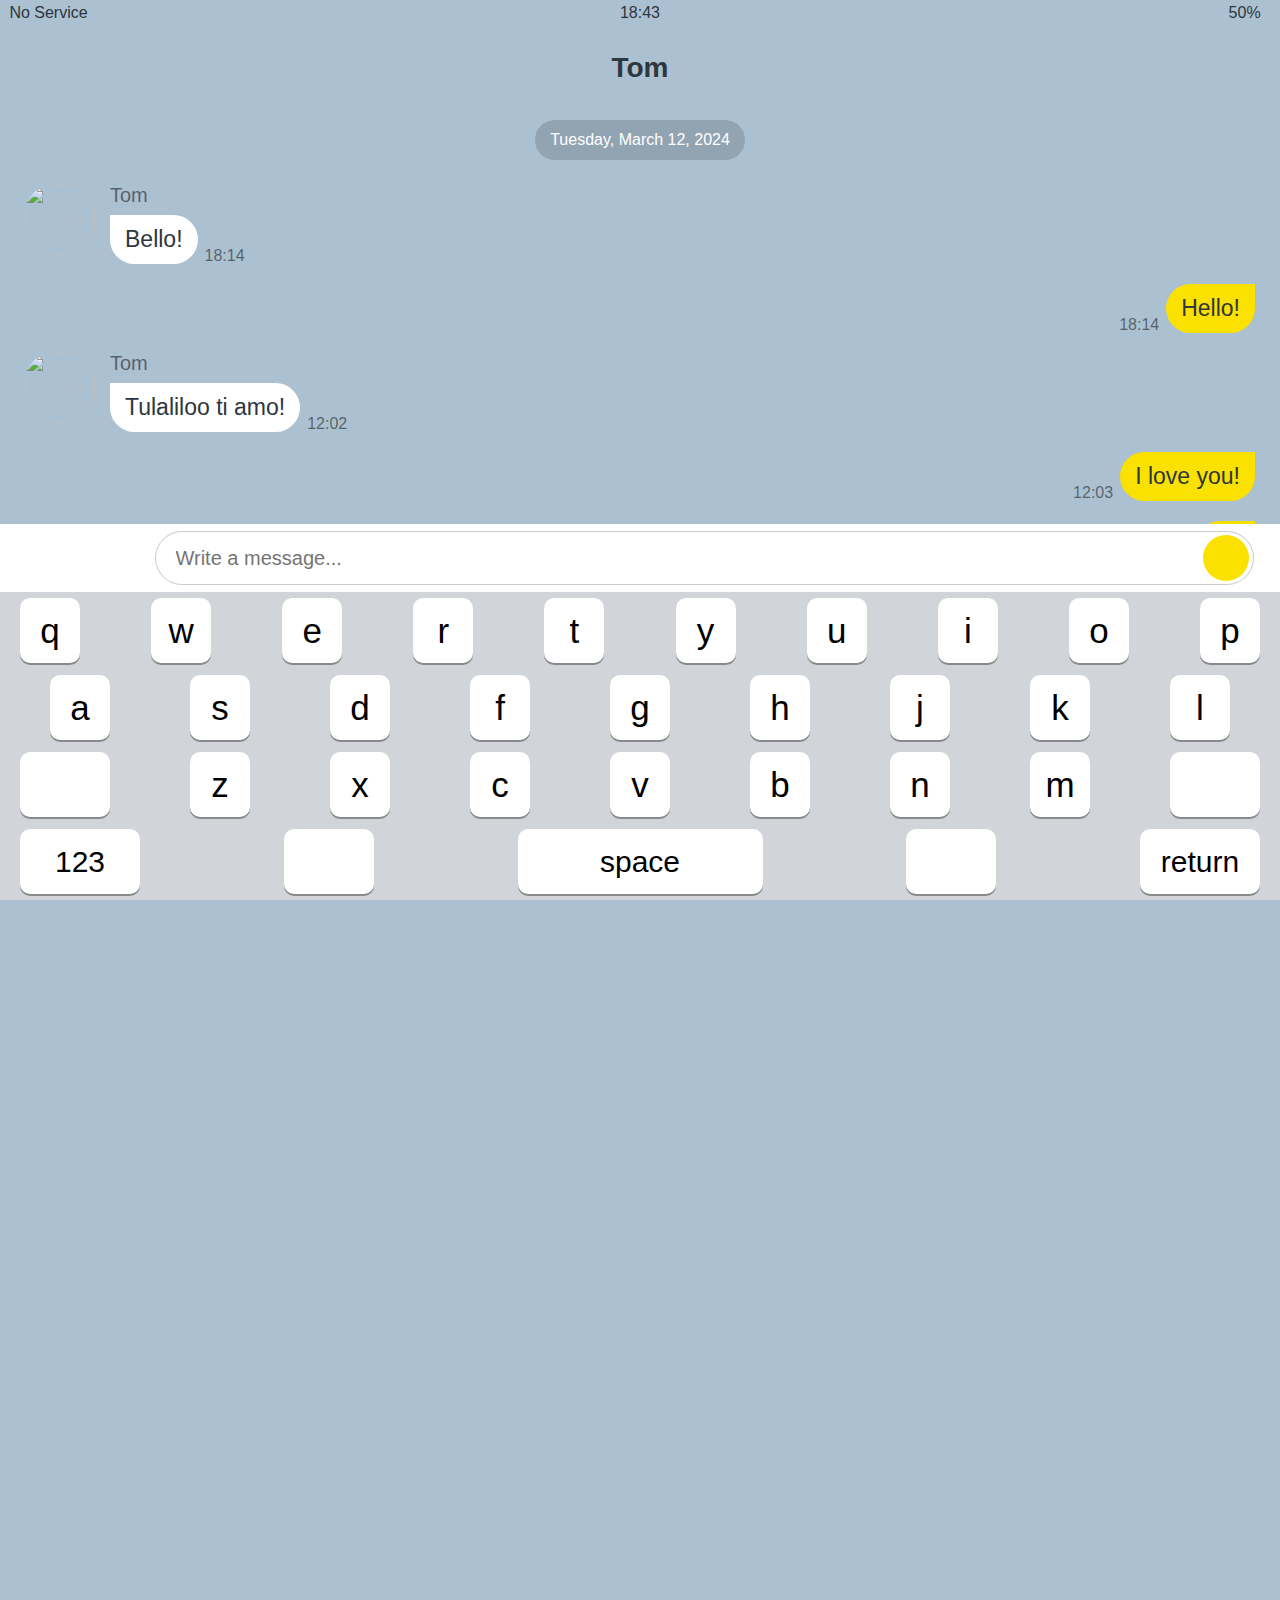
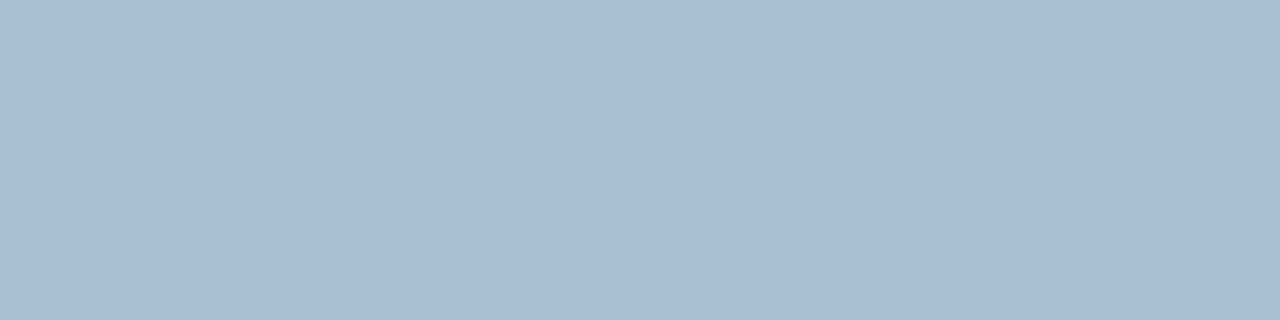
==== chat-second.html @ 7027587c "second chat screen" ====
<!DOCTYPE html>
<html lang="en">
    <head>
        <link rel="stylesheet" href="css/styles.css" />
        <meta charset="UTF-8" />
        <meta name="viewport" content="width=device-width, initial-scale=1.0" />
        <title>Chat w/ Tom- Minions Clone</title>
    </head>
    <body id="chat-screen">
        <div class="status-bar status-bar__chat-screen">
            <div class="status-bar__column">
                <span>No Service</span>
                <i class="fa-solid fa-wifi"></i>
            </div>
            <div class="status-bar__column">
                <span>18:43</span>
            </div>
            <div class="status-bar__column">
                <span>50%</span>
                <i class="fa-solid fa-battery-half"></i>
                <i class="fa-solid fa-bolt"></i>
            </div>
        </div>

        <header class="alt-header alt-header__chat-screen">
            <div class="alt-header__column">
                <a href="chats.html">
                    <i class="fas fa-angle-left fa-2x"></i>
                </a>
            </div>
            <div class="alt-header__column">
                <h1 class="alt-header__title">Tom</h1>
            </div>
            <div class="alt-header__column">
                <span><i class="fas fa-search fa-lg"></i></span>
                <span><i class="fa-solid fa-bars fa-lg"></i></span>
            </div>
        </header>

        <main class="main-screen main-chat">
            <div class="chat__timestamp">
                Tuesday, March 12, 2024
            </div>

            <div class="message-row">
                <img src="https://encrypted-tbn0.gstatic.com/images?q=tbn:ANd9GcSmi29nQZi3DJDPL2lWvDQj20uRI6MGMDFUTw19517WHvO8D_MZ6AQlYWivbFGZTKjJ4PM&usqp=CAU" />
                <div class="message-row__content">
                    <span class="message__author">Tom</span>
                    <div class="message__info">
                        <span class="message__bubble">Bello!</span>
                        <span class="message__time">18:14</span>
                    </div>
                </div>
            </div>
            <div class="message-row message-row--own">
                <div class="message-row__content">
                    <div class="message__info">   
                        <span class="message__bubble">Hello!</span>
                        <span class="message__time">18:14</span>
                    </div>
                </div>
            </div>
            <div class="message-row">
                <img src="https://encrypted-tbn0.gstatic.com/images?q=tbn:ANd9GcSmi29nQZi3DJDPL2lWvDQj20uRI6MGMDFUTw19517WHvO8D_MZ6AQlYWivbFGZTKjJ4PM&usqp=CAU" />
                <div class="message-row__content">
                    <span class="message__author">Tom</span>
                    <div class="message__info">
                        <span class="message__bubble">Tulaliloo ti amo!</span>
                        <span class="message__time">12:02</span>
                    </div>
                </div>
            </div>
            <div class="message-row message-row--own">
                <div class="message-row__content">
                    <div class="message__info">   
                        <span class="message__bubble">I love you!</span>
                        <span class="message__time">12:03</span>
                    </div>
                </div>
            </div>
            <div class="message-row message-row--own">
                <div class="message-row__content">
                    <div class="message__info">   
                        <span class="message__bubble">💚</span>
                        <span class="message__time">12:03</span>
                    </div>
                </div>
            </div>
            <div class="message-row">
                <img src="https://encrypted-tbn0.gstatic.com/images?q=tbn:ANd9GcSmi29nQZi3DJDPL2lWvDQj20uRI6MGMDFUTw19517WHvO8D_MZ6AQlYWivbFGZTKjJ4PM&usqp=CAU" />
                <div class="message-row__content">
                    <span class="message__author">Tom</span>
                    <div class="message__info">
                        <span class="message__bubble">Sae papples para tu~</span>
                        <span class="message__time">12:02</span>
                    </div>
                </div>
            </div>
            <div class="message-row message-row--own">
                <div class="message-row__content">
                    <div class="message__info">   
                        <span class="message__bubble">Three apples for you~</span>
                        <span class="message__time">12:03</span>
                    </div>
                </div>
            </div>
            <div class="message-row">
                <img src="https://encrypted-tbn0.gstatic.com/images?q=tbn:ANd9GcSmi29nQZi3DJDPL2lWvDQj20uRI6MGMDFUTw19517WHvO8D_MZ6AQlYWivbFGZTKjJ4PM&usqp=CAU" />
                <div class="message-row__content">
                    <span class="message__author">Tom</span>
                    <div class="message__info">
                        <span class="message__bubble">Poopaye!</span>
                        <span class="message__time">12:02</span>
                    </div>
                </div>
            </div>
        </main>

        <footer class="chat-footer">
            <div class="reply">
                <div class="reply__column">
                    <i class="fa-regular fa-square-plus fa-2x"></i>
                </div>
                <div class="reply__column">
                    <input type="text" placeholder="Write a message..." />
                    <i class="fa-regular fa-face-smile fa-2x"></i>
                    <button>
                        <i class="fa-solid fa-arrow-up fa-2x"></i>
                    </button>
                </div>
            </div>
            
            <div class="keyboard">
                <div class="keyboard__row">
                    <button>q</button>
                    <button>w</button>
                    <button>e</button>
                    <button>r</button>
                    <button>t</button>
                    <button>y</button>
                    <button>u</button>
                    <button>i</button>
                    <button>o</button>
                    <button>p</button>
                </div>
                <div class="keyboard__row">
                    <button>a</button>
                    <button>s</button>
                    <button>d</button>
                    <button>f</button>
                    <button>g</button>
                    <button>h</button>
                    <button>j</button>
                    <button>k</button>
                    <button>l</button>
                </div>
                <div class="keyboard__row">
                    <button class="keyboard__btn-icon"><i class="fa-regular fa-circle-up"></i></button>
                    <button>z</button>
                    <button>x</button>
                    <button>c</button>
                    <button>v</button>
                    <button>b</button>
                    <button>n</button>
                    <button>m</button>
                    <button class="keyboard__btn-icon"><i class="fa-solid fa-delete-left"></i></button>
                </div>
                <div class="keyboard__row">
                    <button class="keyboard__btn-num">123</button>
                    <button class="keyboard__btn-icon"><i class="fa-solid fa-globe"></i></button>
                    <button class="keyboard__btn-font">space</button>
                    <button class="keyboard__btn-icon"><i class="fa-solid fa-microphone"></i></button>
                    <button class="keyboard__btn-num">return</button>
                </div>
            </div>
        </footer>

        <script 
            src="https://kit.fontawesome.com/321432d0c8.js" 
            crossorigin="anonymous"
        ></script>
    </body>
</html>
---- css/styles.css ----
@import "reset.css";
@import "variables.css";

/* Components */
@import "components/status-bar.css";
@import "components/nav-bar.css";
@import "components/screen-header.css";
@import "components/alt-screen-header.css";
@import "components/user-component.css";
@import "components/badge.css";
@import "components/icon-row.css";

/* Screens */
@import "screens/login.css";
@import "screens/friends.css";
@import "screens/find.css";
@import "screens/more.css";
@import "screens/settings.css";
@import "screens/chat.css";
@import "screens/chat-second.css";

body {
    color: #2e363e;
    font-family: -apple-system, BlinkMacSystemFont, 'Segoe UI', Roboto, Oxygen, Ubuntu, Cantarell, 'Open Sans', 'Helvetica Neue', sans-serif;
}

.main-screen {
    padding: 0px var(--horizontal-space);
    margin-top: 120px;
    margin-bottom: 120px;
}
.main-screen__settings {
    padding: 0px var(--horizontal-space);
    margin-bottom: 120px;
}
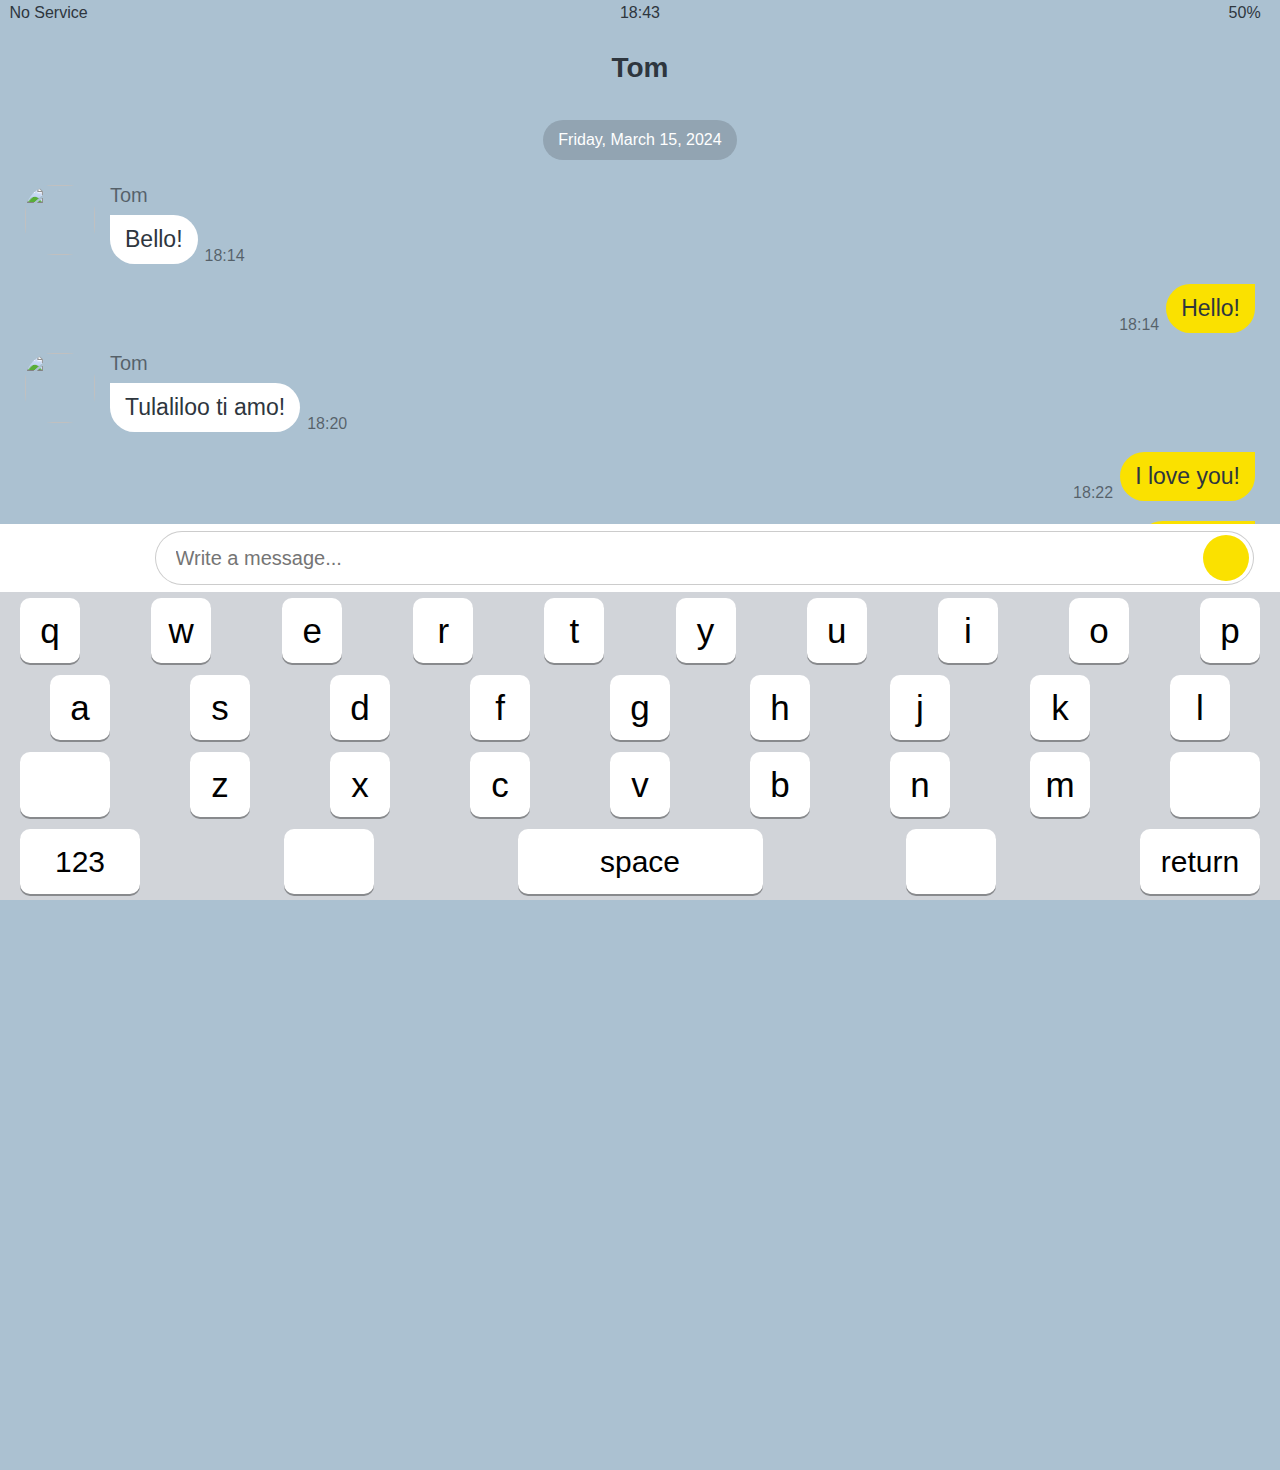
==== commit c12240e3: "adding animation" ====
--- a/chat-second.html
+++ b/chat-second.html
@@ -39,7 +39,7 @@
 
         <main class="main-screen main-chat">
             <div class="chat__timestamp">
-                Tuesday, March 12, 2024
+                Friday, March 15, 2024
             </div>
 
             <div class="message-row">
@@ -66,7 +66,7 @@
                     <span class="message__author">Tom</span>
                     <div class="message__info">
                         <span class="message__bubble">Tulaliloo ti amo!</span>
-                        <span class="message__time">12:02</span>
+                        <span class="message__time">18:20</span>
                     </div>
                 </div>
             </div>
@@ -74,15 +74,15 @@
                 <div class="message-row__content">
                     <div class="message__info">   
                         <span class="message__bubble">I love you!</span>
-                        <span class="message__time">12:03</span>
+                        <span class="message__time">18:22</span>
                     </div>
                 </div>
             </div>
             <div class="message-row message-row--own">
                 <div class="message-row__content">
                     <div class="message__info">   
-                        <span class="message__bubble">💚</span>
-                        <span class="message__time">12:03</span>
+                        <span class="message__bubble">💚💚💚</span>
+                        <span class="message__time"></span>
                     </div>
                 </div>
             </div>
@@ -92,7 +92,7 @@
                     <span class="message__author">Tom</span>
                     <div class="message__info">
                         <span class="message__bubble">Sae papples para tu~</span>
-                        <span class="message__time">12:02</span>
+                        <span class="message__time">18:25</span>
                     </div>
                 </div>
             </div>
@@ -100,7 +100,7 @@
                 <div class="message-row__content">
                     <div class="message__info">   
                         <span class="message__bubble">Three apples for you~</span>
-                        <span class="message__time">12:03</span>
+                        <span class="message__time">18:27</span>
                     </div>
                 </div>
             </div>
@@ -110,7 +110,7 @@
                     <span class="message__author">Tom</span>
                     <div class="message__info">
                         <span class="message__bubble">Poopaye!</span>
-                        <span class="message__time">12:02</span>
+                        <span class="message__time">18:30</span>
                     </div>
                 </div>
             </div>
--- a/css/styles.css
+++ b/css/styles.css
@@ -8,7 +8,7 @@
 @import "components/alt-screen-header.css";
 @import "components/user-component.css";
 @import "components/badge.css";
-@import "components/icon-row.css";
+@import "components/icon-column.css";
 
 /* Screens */
 @import "screens/login.css";
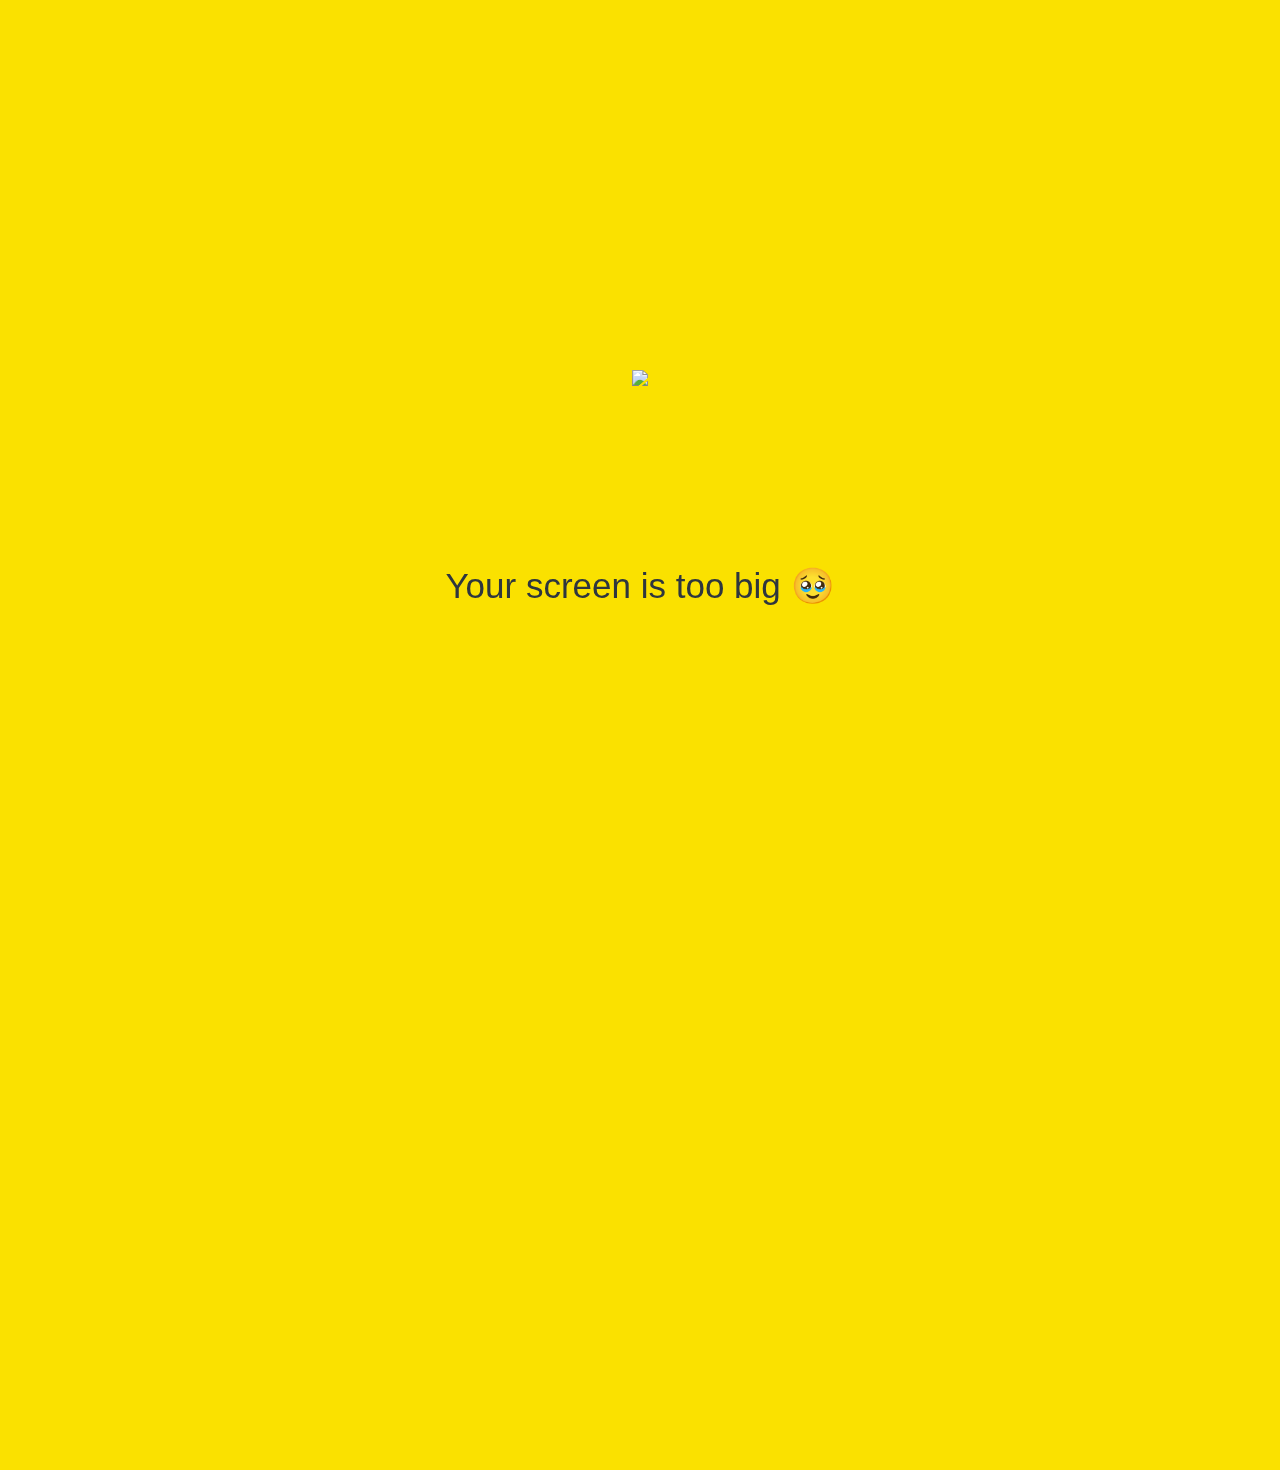
==== commit 458ac35a: "no mobile media query" ====
--- a/chat-second.html
+++ b/chat-second.html
@@ -175,6 +175,11 @@
             </div>
         </footer>
 
+        <div id="no-mobile">
+            <span>Your screen is too big 🥹</span>
+            <img src="https://media1.tenor.com/m/FJJLUl_qrvMAAAAd/pretty-please-bob.gif" />
+        </div>
+
         <script 
             src="https://kit.fontawesome.com/321432d0c8.js" 
             crossorigin="anonymous"
--- a/css/styles.css
+++ b/css/styles.css
@@ -9,6 +9,7 @@
 @import "components/user-component.css";
 @import "components/badge.css";
 @import "components/icon-column.css";
+@import "components/no-mobile.css";
 
 /* Screens */
 @import "screens/login.css";
